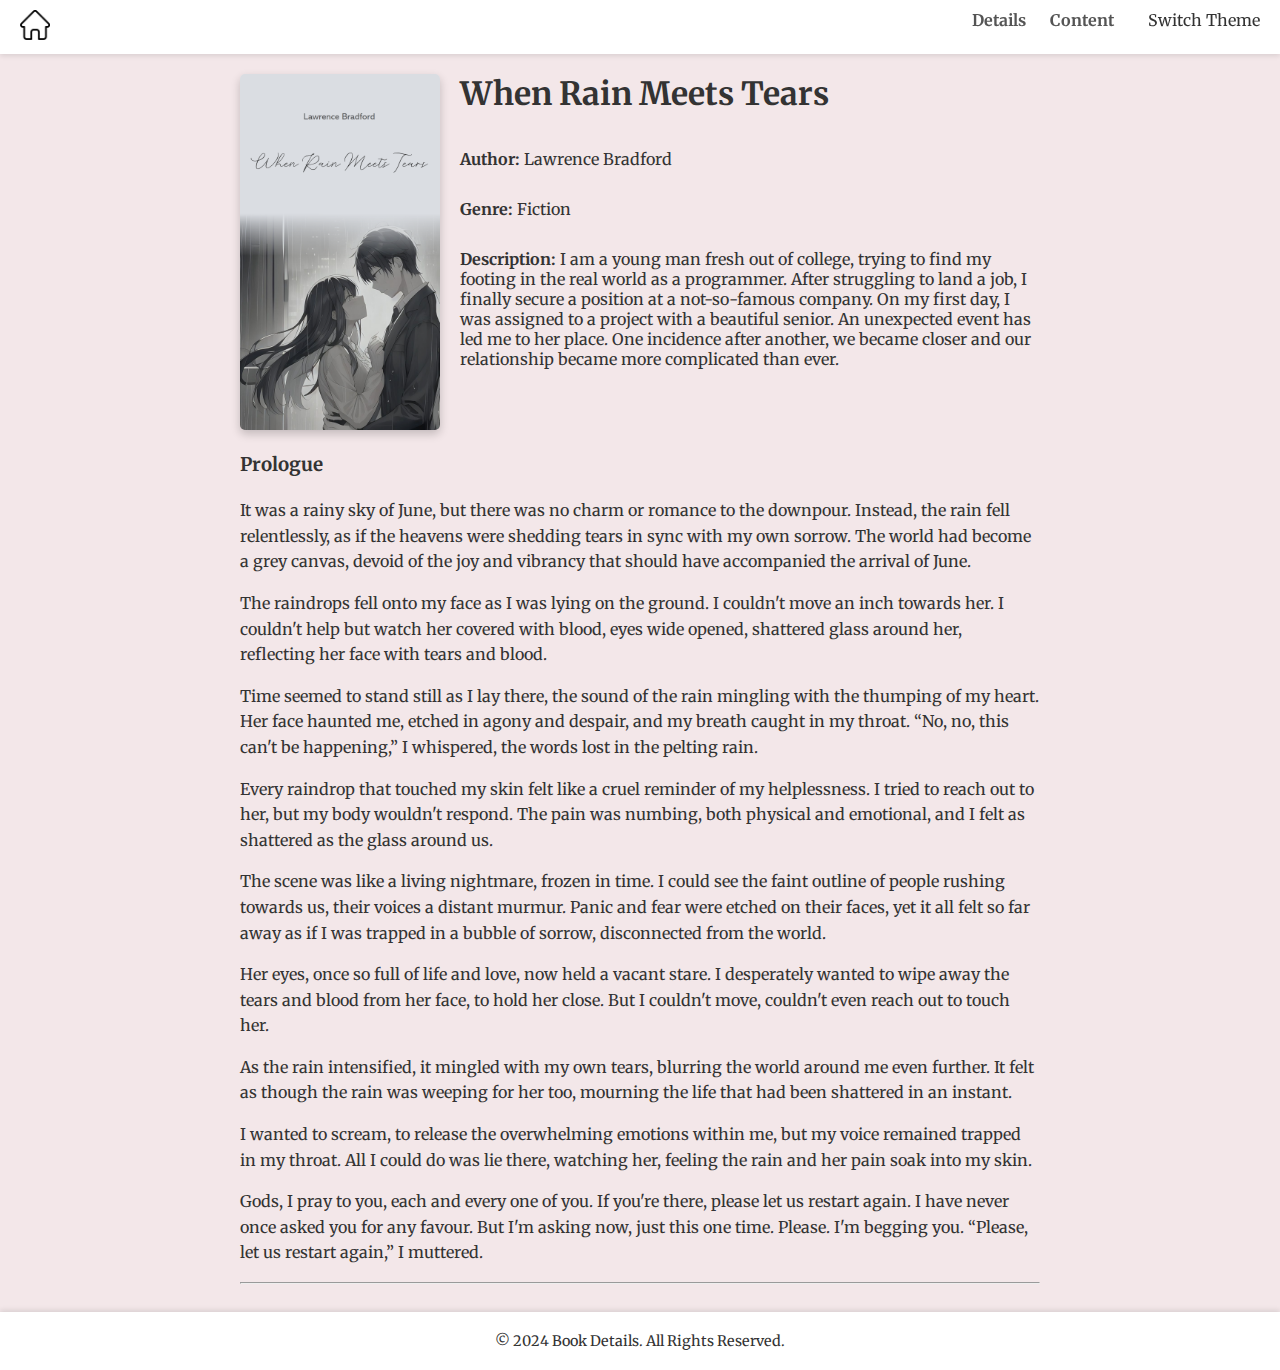
==== book1.html @ 88c65ecb "first commit" ====
<!DOCTYPE html>
<html lang="en">
<head>
    <meta charset="UTF-8">
    <meta name="viewport" content="width=device-width, initial-scale=1.0">
    <title>Book Details</title>
    <link href="https://fonts.googleapis.com/css2?family=Merriweather:wght@300;400;700&display=swap" rel="stylesheet">
    <style>
        :root {
            --bg-color: #f3e7e9;
            --text-color: #333;
            --header-bg: #ffffff;
            --link-color: #555;
            --link-hover: #0077cc;
        }

        [data-theme="dark"] {
            --bg-color: #121212;
            --text-color: #ffffff;
            --header-bg: #1e1e1e;
            --link-color: #bbbbbb;
            --link-hover: #4a90e2;
        }

        body {
            margin: 0;
            font-family: 'Merriweather', serif;
            background-color: var(--bg-color);
            color: var(--text-color);
            transition: background-color 0.3s, color 0.3s;
        }

        header {
            position: sticky;
            top: 0;
            background-color: var(--header-bg);
            padding: 10px 20px;
            box-shadow: 0 2px 5px rgba(0, 0, 0, 0.1);
        }

        header img {
            margin: 0;
            width: 30px;
            height: 30px;
            display: inline;
        }

        nav {
            float: right;
        }

        nav a {
            text-decoration: none;
            margin: 0 10px;
            color: var(--link-color);
            font-weight: 700;
            transition: color 0.3s;
        }

        nav a:hover {
            color: var(--link-hover);
        }

        .theme-switch {
            cursor: pointer;
            margin-left: 20px;
        }

        .book-details {
            padding: 20px;
            max-width: 800px;
            margin: 0 auto;
        }

        .book-header {
            display: flex;
            gap: 20px;
            margin-bottom: 20px;
        }

        .book-header img {
            max-width: 200px;
            height: auto;
            border-radius: 5px;
            box-shadow: 0 4px 10px rgba(0, 0, 0, 0.2);
        }

        .book-header .info {
            flex: 1;
        }

        .book-header .info h2 {
            margin: 0 0 10px;
            font-size: 2rem;
        }

        .book-header .info p {
            margin: 5px 0;
        }

        .book-content {
            margin-top: 20px;
            line-height: 1.6;
        }

        footer {
            text-align: center;
            padding: 20px;
            background-color: var(--header-bg);
            box-shadow: 0 -2px 5px rgba(0, 0, 0, 0.1);
        }

        footer p {
            margin: 0;
            font-size: 0.9rem;
        }
    </style>
</head>
<body>
    <header>
        <a href="./index.html"><img src="./home.png"></a>
        <nav>
            <a href="#details">Details</a>
            <a href="#content">Content</a>
            <span class="theme-switch" onclick="toggleTheme()">Switch Theme</span>
        </nav>
    </header>

    <section class="book-details">
        <div class="book-header">
            <img src="./When Rain Meets Tears.png" alt="Book Cover">
            <div class="info">
                <h2>When Rain Meets Tears</h2>
                <br>
                <p><strong>Author:</strong> Lawrence Bradford </p>
                <br>
                <p><strong>Genre:</strong> Fiction</p>
                <br>
                <p><strong>Description:</strong> I am a young man fresh out of college, trying to find my footing in the real world as a programmer. After struggling to land a job, I finally secure a position at a not-so-famous company. On my first day, I was assigned to a project with a beautiful senior. An unexpected event has led me to her place. One incidence after another, we became closer and our relationship became more complicated than ever.</p>
            </div>
        </div>

        <div id="content" class="book-content">
            <h3>Prologue</h3>
            <p>
                It was a rainy sky of June, but there was no charm or romance to the
                downpour. Instead, the rain fell relentlessly, as if the heavens were shedding
                tears in sync with my own sorrow. The world had become a grey canvas, devoid
                of the joy and vibrancy that should have accompanied the arrival of June.
            </p>
            <p>
                The raindrops fell onto my face as I was lying on the ground. I couldn't move
                an inch towards her. I couldn't help but watch her covered with blood, eyes wide
                opened, shattered glass around her, reflecting her face with tears and blood.
            </p>
            <p>
                Time seemed to stand still as I lay there, the sound of the rain mingling with
                the thumping of my heart. Her face haunted me, etched in agony and despair,
                and my breath caught in my throat. “No, no, this can't be happening,” I
                whispered, the words lost in the pelting rain.
            </p>
            <p>
                Every raindrop that touched my skin felt like a cruel reminder of my
                helplessness. I tried to reach out to her, but my body wouldn't respond. The pain
                was numbing, both physical and emotional, and I felt as shattered as the glass
                around us.
            </p>
            <p>
                The scene was like a living nightmare, frozen in time. I could see the faint
                outline of people rushing towards us, their voices a distant murmur. Panic and
                fear were etched on their faces, yet it all felt so far away as if I was trapped in a
                bubble of sorrow, disconnected from the world.
            </p>
            <p>
                Her eyes, once so full of life and love, now held a vacant stare. I desperately
                wanted to wipe away the tears and blood from her face, to hold her close. But I
                couldn't move, couldn't even reach out to touch her.
            </p>
            <p>
                As the rain intensified, it mingled with my own tears, blurring the world
                around me even further. It felt as though the rain was weeping for her too,
                mourning the life that had been shattered in an instant.
            </p>
            <p>
                I wanted to scream, to release the overwhelming emotions within me, but my
                voice remained trapped in my throat. All I could do was lie there, watching her,
                feeling the rain and her pain soak into my skin.
            </p>
            <p>
                Gods, I pray to you, each and every one of you. If you're there, please let us
                restart again. I have never once asked you for any favour. But I'm asking now,
                just this one time. Please. I'm begging you. “Please, let us restart again,” I
                muttered.
            </p>
            <hr>
        </div>
    </section>

    <footer>
        <p>&copy; 2024 Book Details. All Rights Reserved.</p>
    </footer>

    <script>
        function toggleTheme() {
            const currentTheme = document.body.getAttribute('data-theme');
            if (currentTheme === 'dark') {
                document.body.setAttribute('data-theme', 'light');
            } else {
                document.body.setAttribute('data-theme', 'dark');
            }
        }

        // Set initial theme
        document.body.setAttribute('data-theme', 'light');
    </script>
</body>
</html>
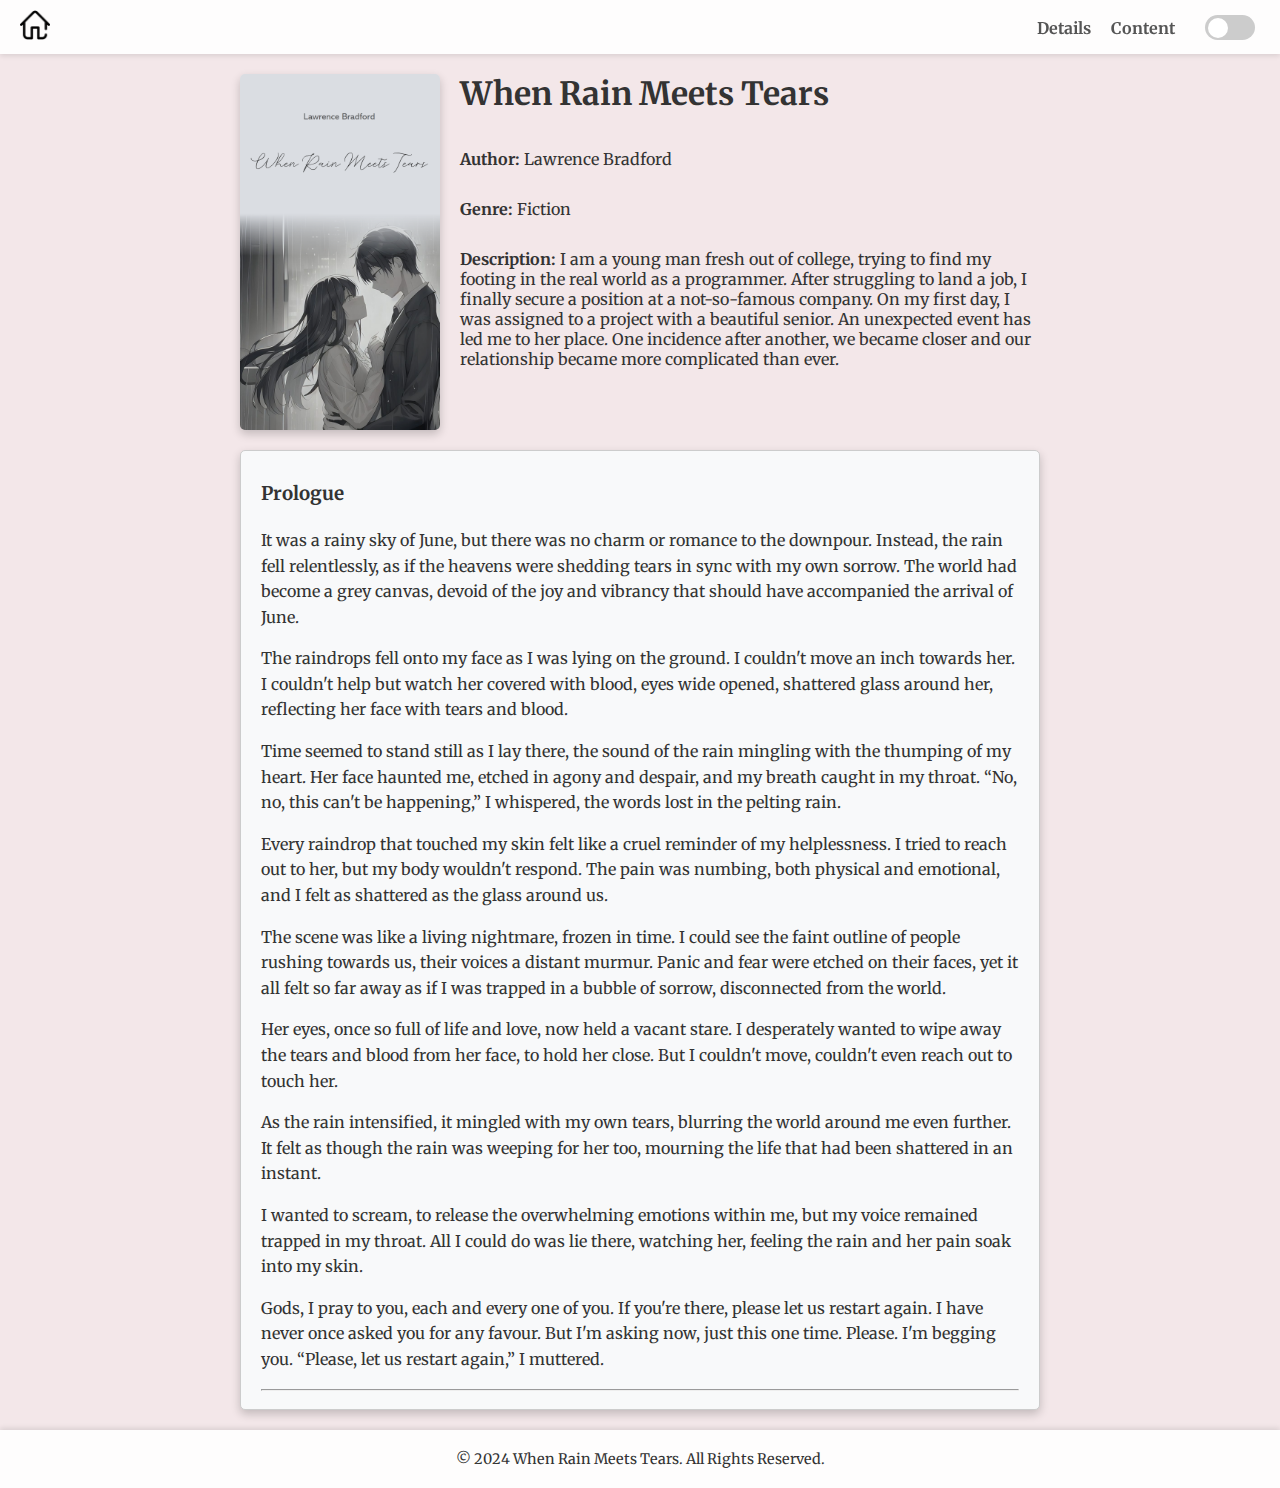
==== commit e10649ce: "structured" ====
--- a/book1.html
+++ b/book1.html
@@ -5,130 +5,23 @@
     <meta name="viewport" content="width=device-width, initial-scale=1.0">
     <title>Book Details</title>
     <link href="https://fonts.googleapis.com/css2?family=Merriweather:wght@300;400;700&display=swap" rel="stylesheet">
-    <style>
-        :root {
-            --bg-color: #f3e7e9;
-            --text-color: #333;
-            --header-bg: #ffffff;
-            --link-color: #555;
-            --link-hover: #0077cc;
-        }
-
-        [data-theme="dark"] {
-            --bg-color: #121212;
-            --text-color: #ffffff;
-            --header-bg: #1e1e1e;
-            --link-color: #bbbbbb;
-            --link-hover: #4a90e2;
-        }
-
-        body {
-            margin: 0;
-            font-family: 'Merriweather', serif;
-            background-color: var(--bg-color);
-            color: var(--text-color);
-            transition: background-color 0.3s, color 0.3s;
-        }
-
-        header {
-            position: sticky;
-            top: 0;
-            background-color: var(--header-bg);
-            padding: 10px 20px;
-            box-shadow: 0 2px 5px rgba(0, 0, 0, 0.1);
-        }
-
-        header img {
-            margin: 0;
-            width: 30px;
-            height: 30px;
-            display: inline;
-        }
-
-        nav {
-            float: right;
-        }
-
-        nav a {
-            text-decoration: none;
-            margin: 0 10px;
-            color: var(--link-color);
-            font-weight: 700;
-            transition: color 0.3s;
-        }
-
-        nav a:hover {
-            color: var(--link-hover);
-        }
-
-        .theme-switch {
-            cursor: pointer;
-            margin-left: 20px;
-        }
-
-        .book-details {
-            padding: 20px;
-            max-width: 800px;
-            margin: 0 auto;
-        }
-
-        .book-header {
-            display: flex;
-            gap: 20px;
-            margin-bottom: 20px;
-        }
-
-        .book-header img {
-            max-width: 200px;
-            height: auto;
-            border-radius: 5px;
-            box-shadow: 0 4px 10px rgba(0, 0, 0, 0.2);
-        }
-
-        .book-header .info {
-            flex: 1;
-        }
-
-        .book-header .info h2 {
-            margin: 0 0 10px;
-            font-size: 2rem;
-        }
-
-        .book-header .info p {
-            margin: 5px 0;
-        }
-
-        .book-content {
-            margin-top: 20px;
-            line-height: 1.6;
-        }
-
-        footer {
-            text-align: center;
-            padding: 20px;
-            background-color: var(--header-bg);
-            box-shadow: 0 -2px 5px rgba(0, 0, 0, 0.1);
-        }
-
-        footer p {
-            margin: 0;
-            font-size: 0.9rem;
-        }
-    </style>
+    <link rel="stylesheet" href="./css/book-style.css">
 </head>
 <body>
     <header>
-        <a href="./index.html"><img src="./home.png"></a>
+        <a href="./index.html" class="home-button"></a>
         <nav>
             <a href="#details">Details</a>
             <a href="#content">Content</a>
-            <span class="theme-switch" onclick="toggleTheme()">Switch Theme</span>
+            <span class="toggle-container">
+                <div class="toggle" id="toggleButton"></div>
+            </span>
         </nav>
     </header>
 
     <section class="book-details">
-        <div class="book-header">
-            <img src="./When Rain Meets Tears.png" alt="Book Cover">
+        <div id="details" class="book-header">
+            <img src="./images/When Rain Meets Tears.png" alt="Book Cover">
             <div class="info">
                 <h2>When Rain Meets Tears</h2>
                 <br>
@@ -197,21 +90,9 @@
     </section>
 
     <footer>
-        <p>&copy; 2024 Book Details. All Rights Reserved.</p>
+        <p>&copy; 2024 When Rain Meets Tears. All Rights Reserved.</p>
     </footer>
 
-    <script>
-        function toggleTheme() {
-            const currentTheme = document.body.getAttribute('data-theme');
-            if (currentTheme === 'dark') {
-                document.body.setAttribute('data-theme', 'light');
-            } else {
-                document.body.setAttribute('data-theme', 'dark');
-            }
-        }
-
-        // Set initial theme
-        document.body.setAttribute('data-theme', 'light');
-    </script>
+    <script src="./scripts/script.js"></script>
 </body>
-</html>+</html>
--- a/css/book-style.css
+++ b/css/book-style.css
@@ -0,0 +1,168 @@
+:root {
+    --bg-color: #f3e7e9;
+    --text-color: #333;
+    --header-bg: rgba(255, 255, 255, 0.9);
+    --content-bg: #f8f9fa;
+    --link-color: #555;
+    --link-hover: #0077cc;
+    --home-light: url('../images/home-light.png');
+    --home-dark: url('../images/home-dark.png');
+}
+
+[data-theme="dark"] {
+    --bg-color: #121212;
+    --text-color: #ffffff;
+    --header-bg: rgba(18, 18, 18, 0.9);
+    --content-bg: #1e1e1e;
+    --link-color: #bbbbbb;
+    --link-hover: #4a90e2;
+}
+
+html {
+    scroll-behavior: smooth;
+}
+
+body {
+    margin: 0;
+    font-family: 'Merriweather', serif;
+    background-color: var(--bg-color);
+    color: var(--text-color);
+    transition: background-color 0.3s, color 0.3s;
+}
+
+header {
+    position: sticky;
+    top: 0;
+    background-color: var(--header-bg);
+    padding: 10px 20px;
+    box-shadow: 0 2px 5px rgba(0, 0, 0, 0.1);
+}
+
+header img {
+    margin: 0;
+    width: 30px;
+    height: 30px;
+    display: inline;
+}
+
+nav {
+    float: right;
+    display: flex;
+    align-items: center;
+    padding: 5px;
+}
+
+nav a {
+    text-decoration: none;
+    margin: 0 10px;
+    color: var(--link-color);
+    font-weight: 700;
+    transition: color 0.3s;
+}
+
+nav a:hover {
+    color: var(--link-hover);
+}
+
+.home-button {
+    display: inline-block;
+    width: 30px;
+    height: 30px;
+    background-size: cover;
+    background-image: var(--home-light);
+    transition: background-image 0.3s;
+}
+
+[data-theme="dark"] .home-button {
+    background-image: var(--home-dark);
+}
+
+.toggle-container {
+    display: inline-block;
+    margin-left: 20px;
+}
+
+.toggle {
+    width: 50px;
+    height: 25px;
+    background-color: #ccc;
+    border-radius: 25px;
+    position: relative;
+    cursor: pointer;
+    transition: background-color 0.3s;
+}
+
+.toggle::before {
+    content: '';
+    position: absolute;
+    width: 20px;
+    height: 20px;
+    padding: 0%;
+    background-color: white;
+    border-radius: 50%;
+    top: 2.5px;
+    left: 2.5px;
+    transition: transform 0.3s;
+}
+
+.toggle.dark {
+    background-color: #4a4a4a;
+}
+
+.toggle.dark::before {
+    transform: translateX(25px);
+}
+
+.book-details {
+    padding: 20px;
+    max-width: 800px;
+    margin: 0 auto;
+}
+
+.book-header {
+    display: flex;
+    gap: 20px;
+    margin-bottom: 20px;
+}
+
+.book-header img {
+    max-width: 200px;
+    height: auto;
+    border-radius: 5px;
+    box-shadow: 0 4px 10px rgba(0, 0, 0, 0.2);
+}
+
+.book-header .info {
+    flex: 1;
+}
+
+.book-header .info h2 {
+    margin: 0 0 10px;
+    font-size: 2rem;
+}
+
+.book-header .info p {
+    margin: 5px 0;
+}
+
+.book-content {
+    border: 1px solid #ccc;
+    border-radius: 5px;
+    box-shadow: 0 4px 10px rgba(0, 0, 0, 0.2);
+    padding: 10px 20px;
+    background-color: var(--content-bg);
+    margin-top: 20px;
+    line-height: 1.6;
+}
+
+footer {
+    text-align: center;
+    padding: 20px;
+    background-color: var(--header-bg);
+    box-shadow: 0 -2px 5px rgba(0, 0, 0, 0.1);
+}
+
+footer p {
+    margin: 0;
+    font-size: 0.9rem;
+}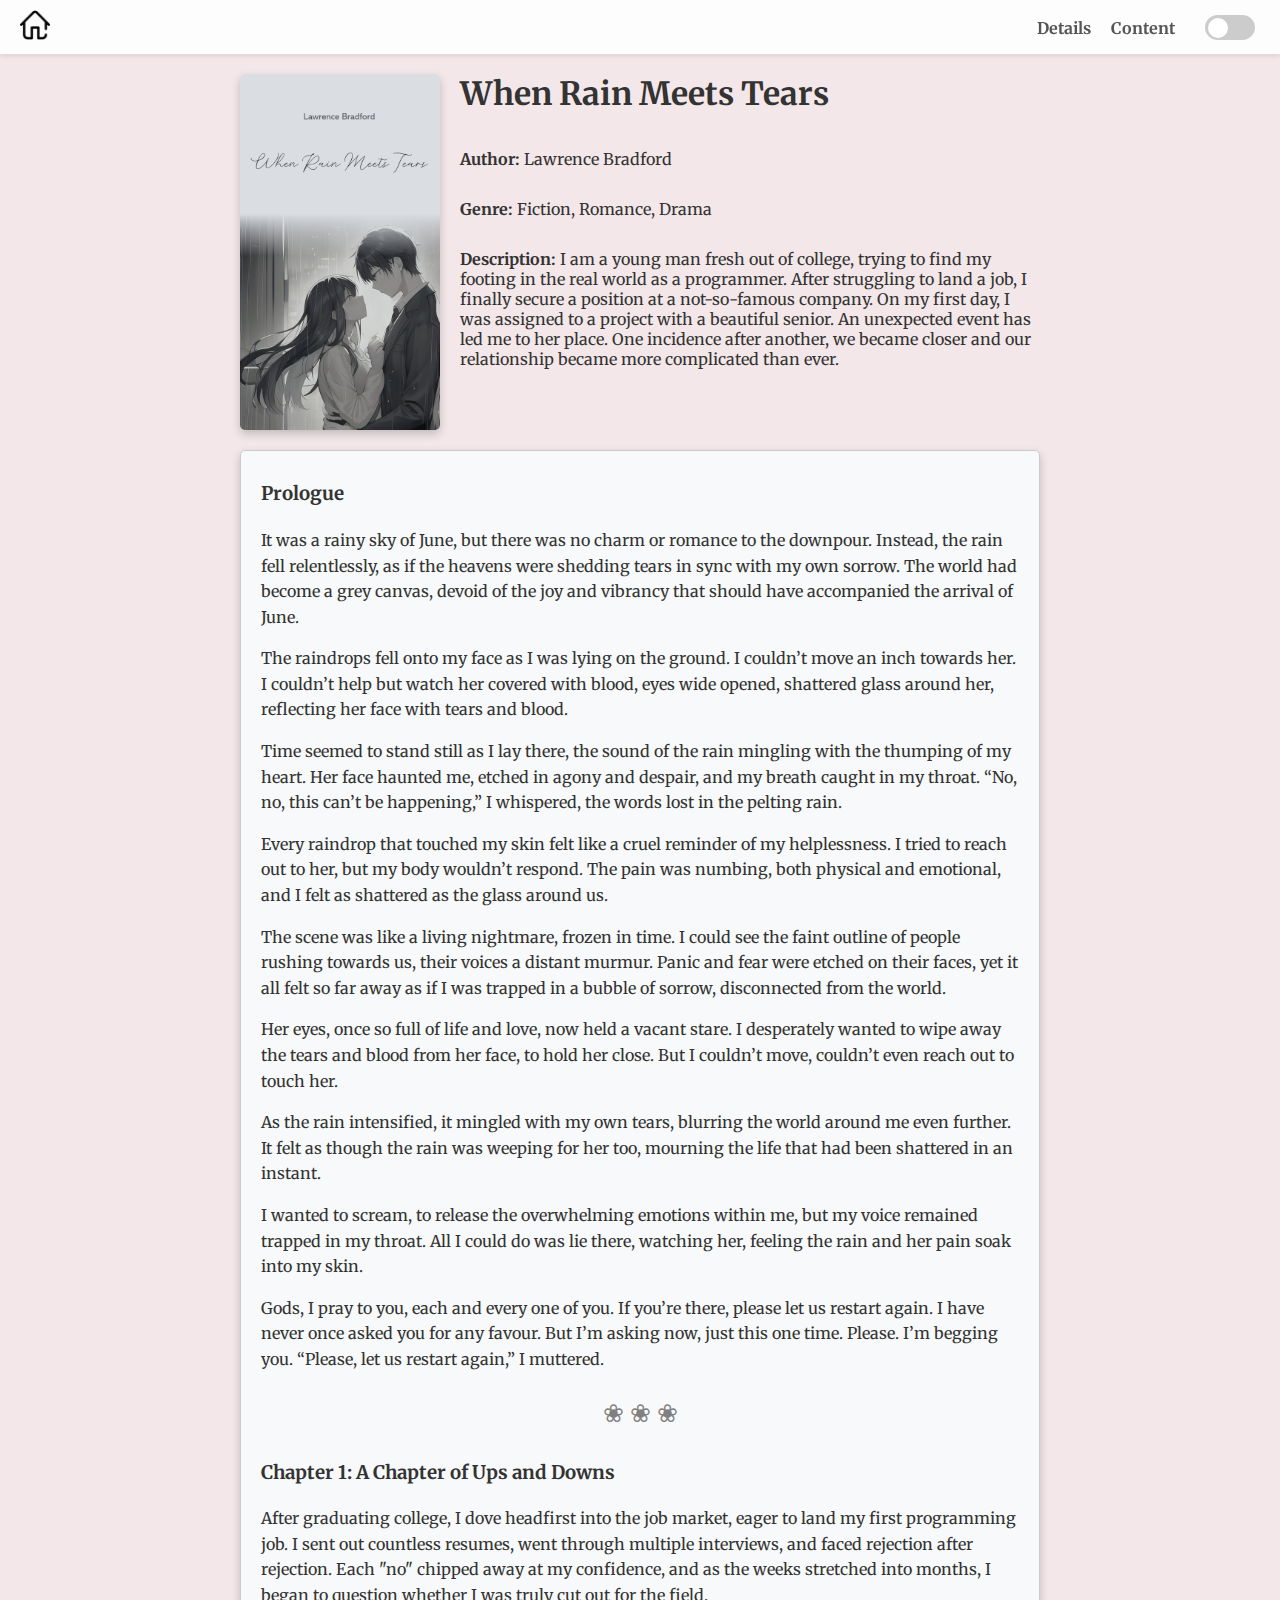
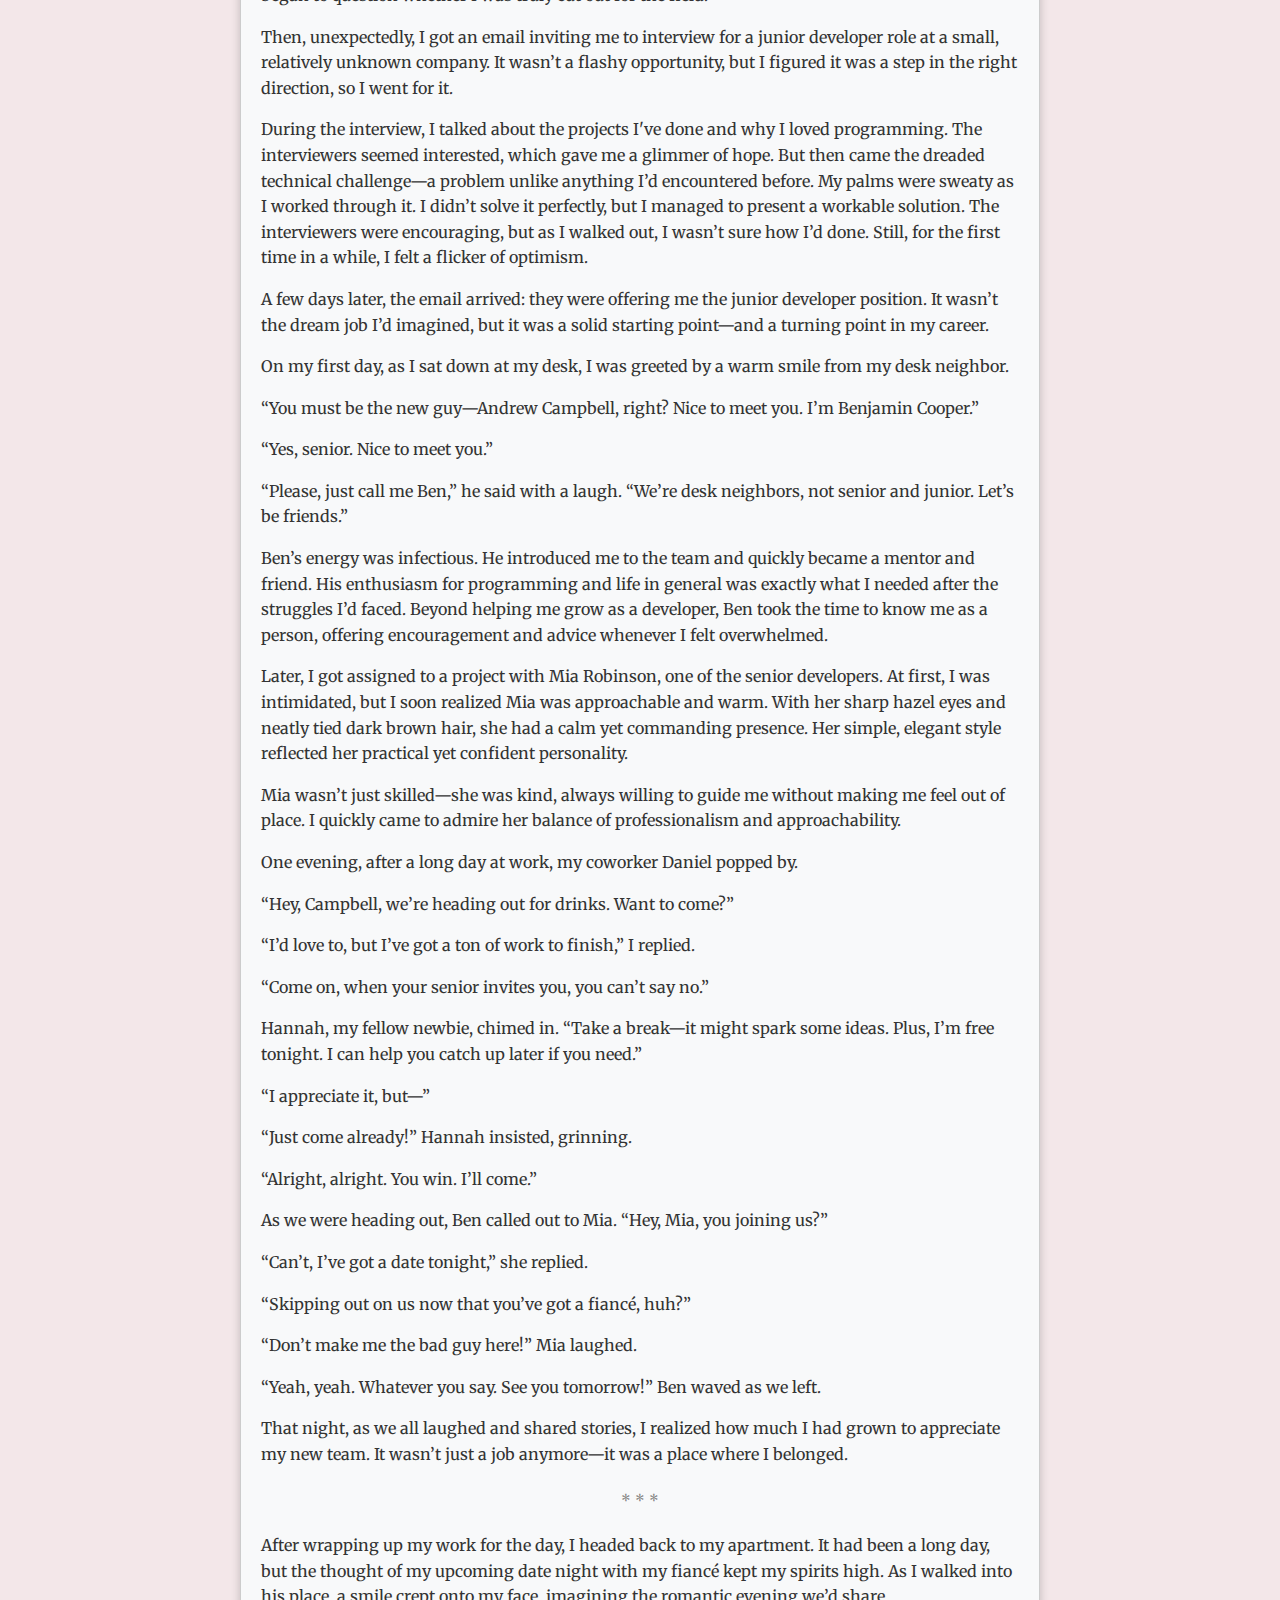
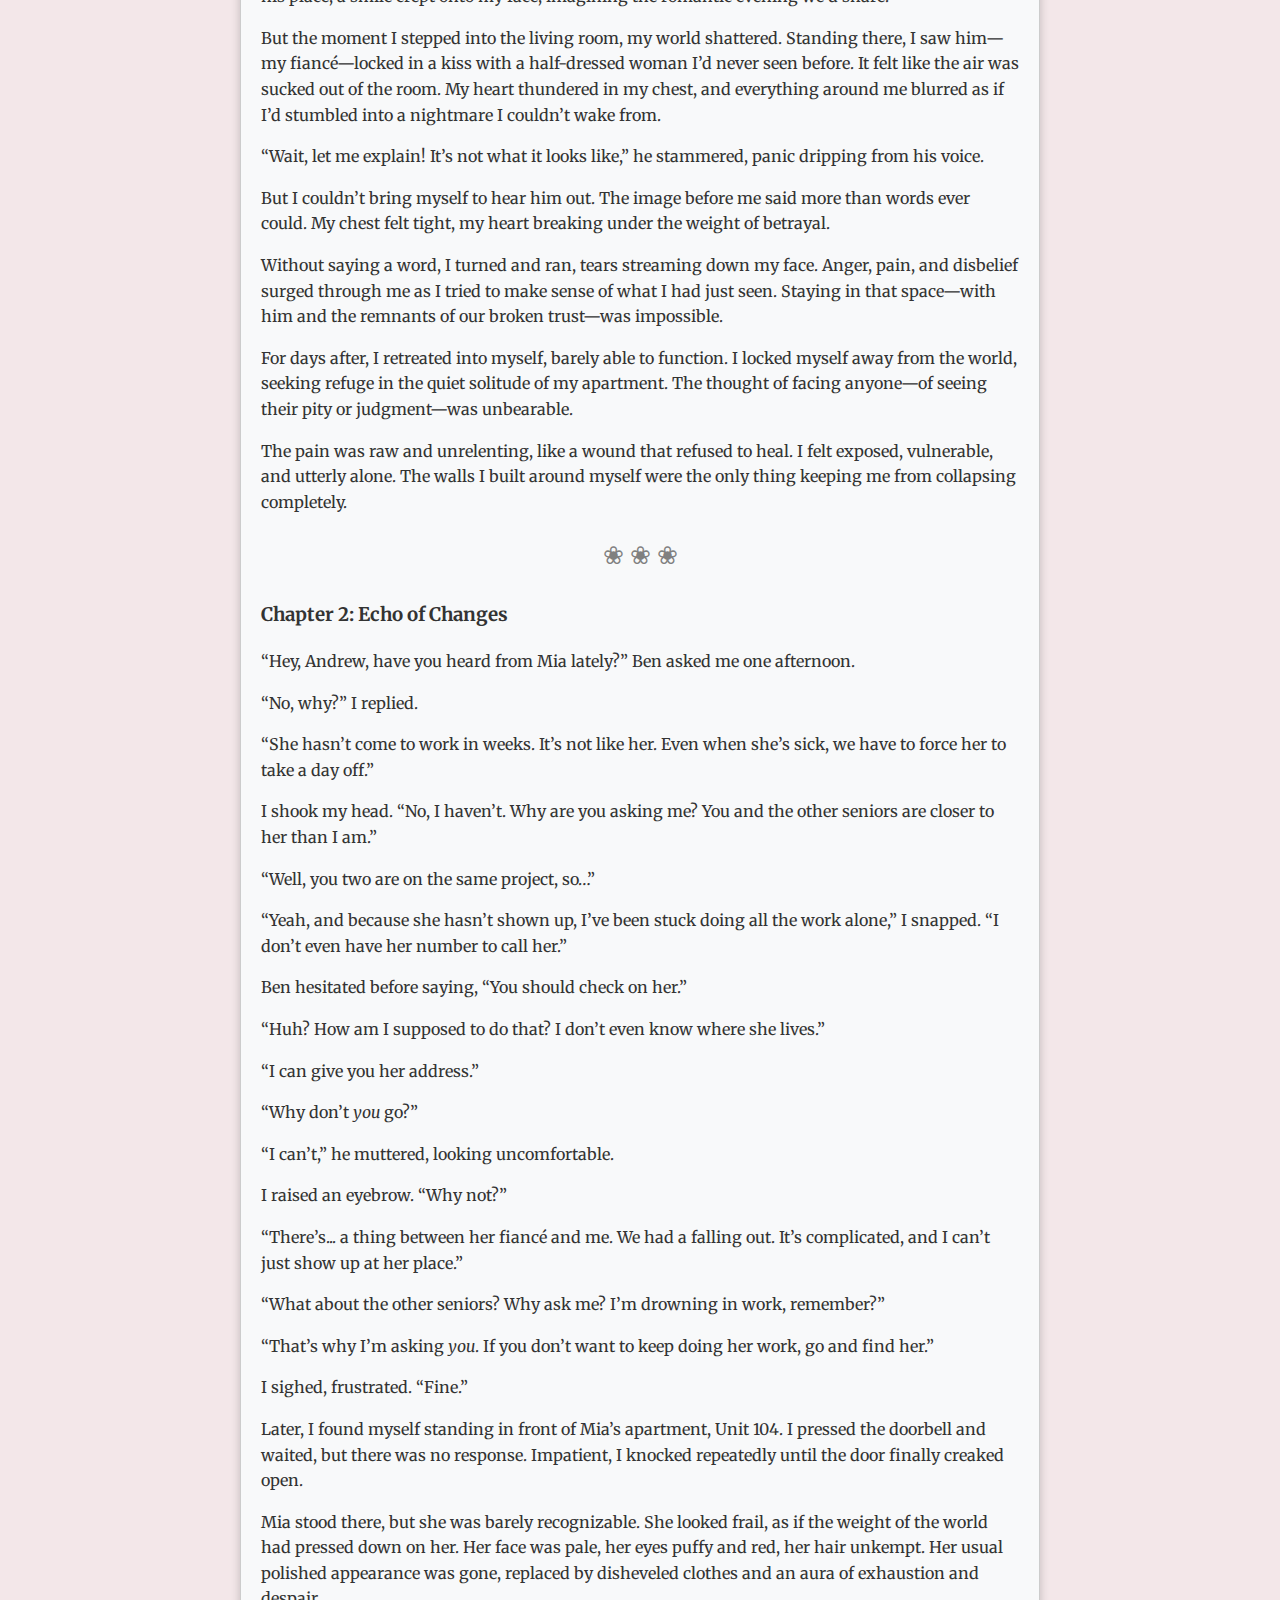
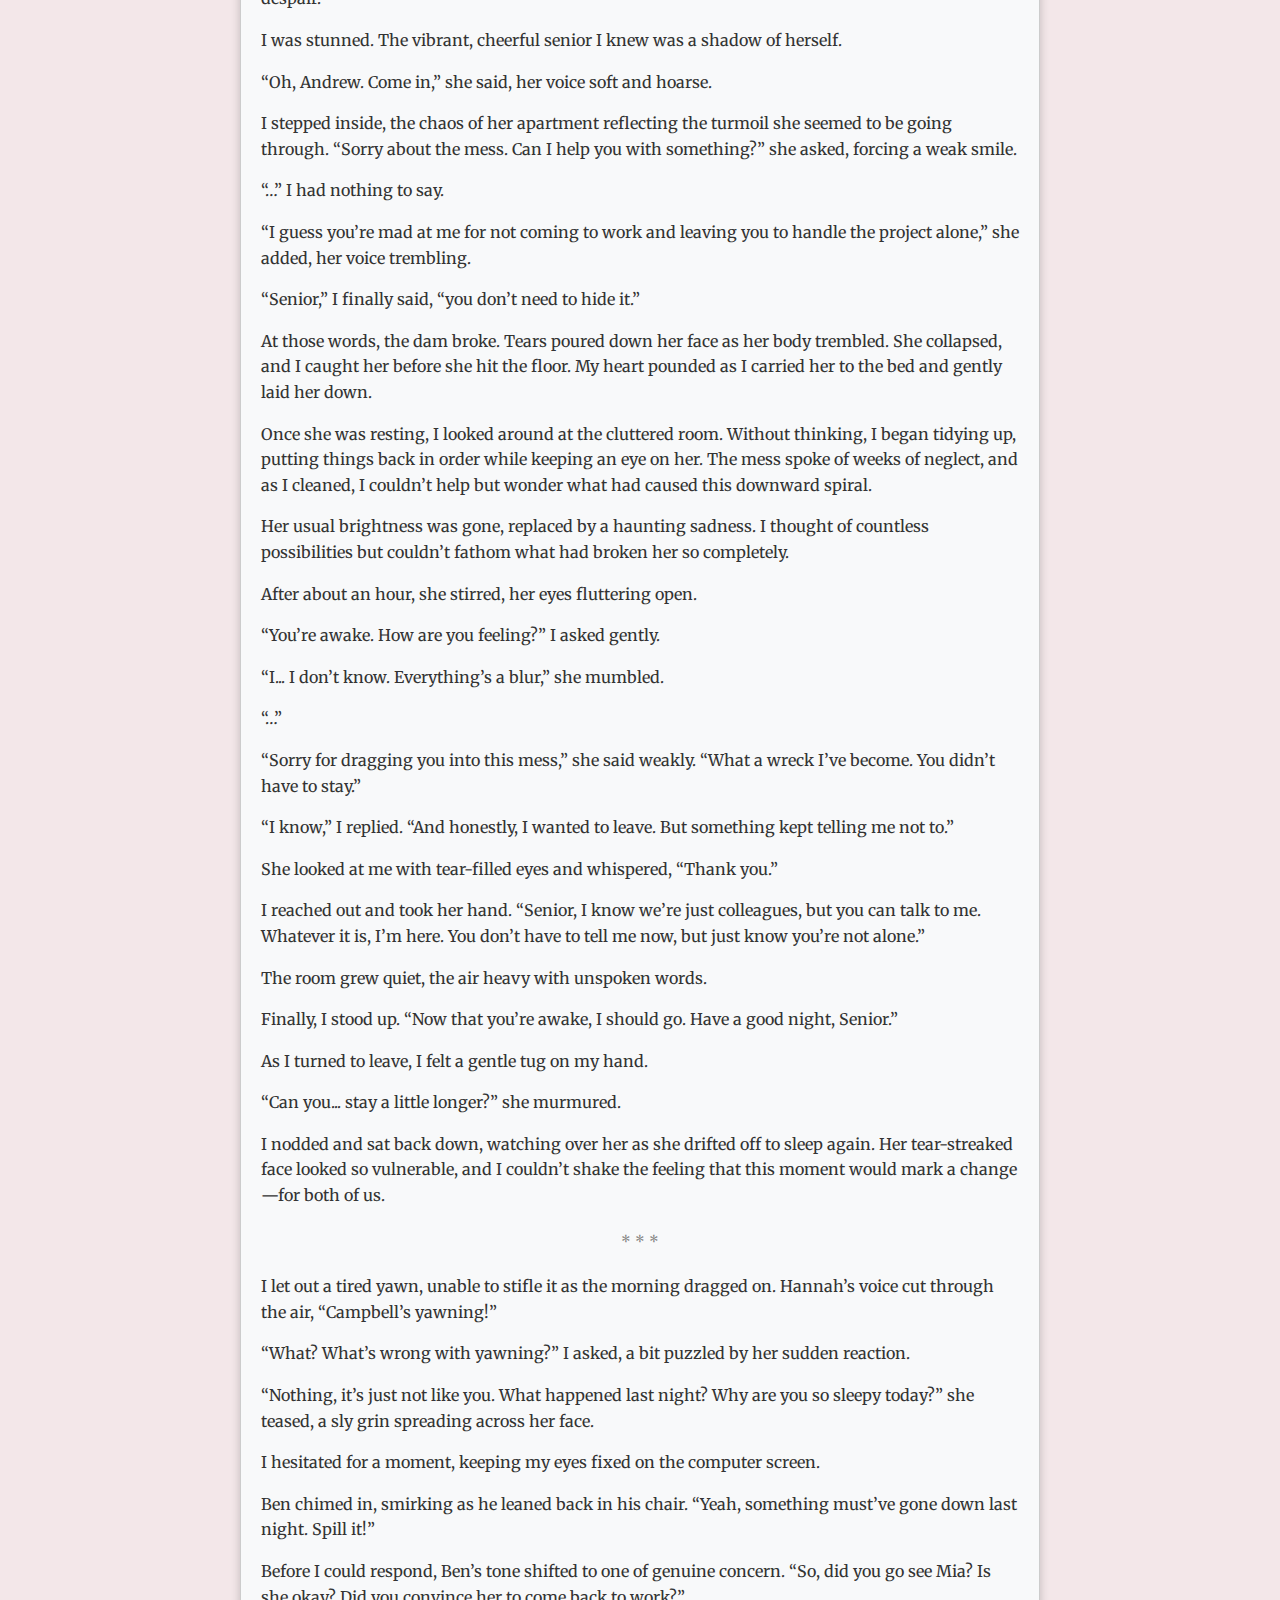
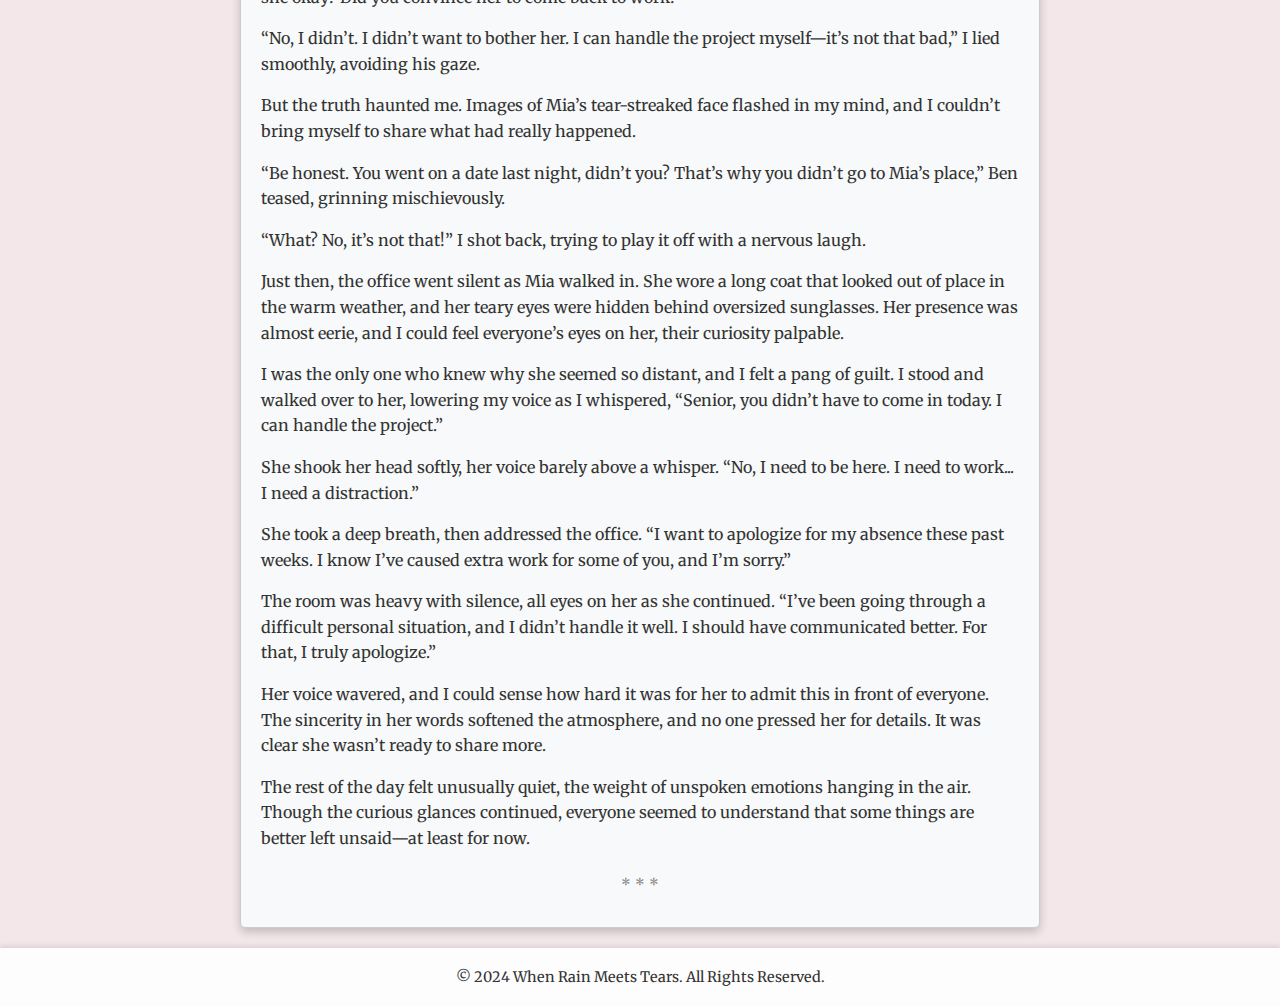
==== commit d871d8c6: "add book" ====
--- a/book1.html
+++ b/book1.html
@@ -27,7 +27,7 @@
                 <br>
                 <p><strong>Author:</strong> Lawrence Bradford </p>
                 <br>
-                <p><strong>Genre:</strong> Fiction</p>
+                <p><strong>Genre:</strong> Fiction, Romance, Drama</p>
                 <br>
                 <p><strong>Description:</strong> I am a young man fresh out of college, trying to find my footing in the real world as a programmer. After struggling to land a job, I finally secure a position at a not-so-famous company. On my first day, I was assigned to a project with a beautiful senior. An unexpected event has led me to her place. One incidence after another, we became closer and our relationship became more complicated than ever.</p>
             </div>
@@ -42,19 +42,19 @@
                 of the joy and vibrancy that should have accompanied the arrival of June.
             </p>
             <p>
-                The raindrops fell onto my face as I was lying on the ground. I couldn't move
-                an inch towards her. I couldn't help but watch her covered with blood, eyes wide
+                The raindrops fell onto my face as I was lying on the ground. I couldn’t move
+                an inch towards her. I couldn’t help but watch her covered with blood, eyes wide
                 opened, shattered glass around her, reflecting her face with tears and blood.
             </p>
             <p>
                 Time seemed to stand still as I lay there, the sound of the rain mingling with
                 the thumping of my heart. Her face haunted me, etched in agony and despair,
-                and my breath caught in my throat. “No, no, this can't be happening,” I
+                and my breath caught in my throat. “No, no, this can’t be happening,” I
                 whispered, the words lost in the pelting rain.
             </p>
             <p>
                 Every raindrop that touched my skin felt like a cruel reminder of my
-                helplessness. I tried to reach out to her, but my body wouldn't respond. The pain
+                helplessness. I tried to reach out to her, but my body wouldn’t respond. The pain
                 was numbing, both physical and emotional, and I felt as shattered as the glass
                 around us.
             </p>
@@ -67,7 +67,7 @@
             <p>
                 Her eyes, once so full of life and love, now held a vacant stare. I desperately
                 wanted to wipe away the tears and blood from her face, to hold her close. But I
-                couldn't move, couldn't even reach out to touch her.
+                couldn’t move, couldn’t even reach out to touch her.
             </p>
             <p>
                 As the rain intensified, it mingled with my own tears, blurring the world
@@ -80,12 +80,107 @@
                 feeling the rain and her pain soak into my skin.
             </p>
             <p>
-                Gods, I pray to you, each and every one of you. If you're there, please let us
-                restart again. I have never once asked you for any favour. But I'm asking now,
-                just this one time. Please. I'm begging you. “Please, let us restart again,” I
+                Gods, I pray to you, each and every one of you. If you’re there, please let us
+                restart again. I have never once asked you for any favour. But I’m asking now,
+                just this one time. Please. I’m begging you. “Please, let us restart again,” I
                 muttered.
             </p>
-            <hr>
+            <hr class="chapter-end">
+            <h3>Chapter 1: A Chapter of Ups and Downs</h3>
+            <p>After graduating college, I dove headfirst into the job market, eager to land my first programming job. I sent out countless resumes, went through multiple interviews, and faced rejection after rejection. Each "no" chipped away at my confidence, and as the weeks stretched into months, I began to question whether I was truly cut out for the field.</p>
+            <p>Then, unexpectedly, I got an email inviting me to interview for a junior developer role at a small, relatively unknown company. It wasn’t a flashy opportunity, but I figured it was a step in the right direction, so I went for it.</p>
+            <p>During the interview, I talked about the projects I've done and why I loved programming. The interviewers seemed interested, which gave me a glimmer of hope. But then came the dreaded technical challenge—a problem unlike anything I’d encountered before. My palms were sweaty as I worked through it. I didn’t solve it perfectly, but I managed to present a workable solution. The interviewers were encouraging, but as I walked out, I wasn’t sure how I’d done. Still, for the first time in a while, I felt a flicker of optimism.</p>
+            <p>A few days later, the email arrived: they were offering me the junior developer position. It wasn’t the dream job I’d imagined, but it was a solid starting point—and a turning point in my career.</p>
+            <p>On my first day, as I sat down at my desk, I was greeted by a warm smile from my desk neighbor.</p>
+            <p>“You must be the new guy—Andrew Campbell, right? Nice to meet you. I’m Benjamin Cooper.”</p>
+            <p>“Yes, senior. Nice to meet you.”</p>
+            <p>“Please, just call me Ben,” he said with a laugh. “We’re desk neighbors, not senior and junior. Let’s be friends.”</p>
+            <p>Ben’s energy was infectious. He introduced me to the team and quickly became a mentor and friend. His enthusiasm for programming and life in general was exactly what I needed after the struggles I’d faced. Beyond helping me grow as a developer, Ben took the time to know me as a person, offering encouragement and advice whenever I felt overwhelmed.</p>
+            <p>Later, I got assigned to a project with Mia Robinson, one of the senior developers. At first, I was intimidated, but I soon realized Mia was approachable and warm. With her sharp hazel eyes and neatly tied dark brown hair, she had a calm yet commanding presence. Her simple, elegant style reflected her practical yet confident personality.</p>
+            <p>Mia wasn’t just skilled—she was kind, always willing to guide me without making me feel out of place. I quickly came to admire her balance of professionalism and approachability.</p>
+            <p>One evening, after a long day at work, my coworker Daniel popped by.</p>
+            <p>“Hey, Campbell, we’re heading out for drinks. Want to come?”</p>
+            <p>“I’d love to, but I’ve got a ton of work to finish,” I replied.</p>
+            <p>“Come on, when your senior invites you, you can’t say no.”</p>
+            <p>Hannah, my fellow newbie, chimed in. “Take a break—it might spark some ideas. Plus, I’m free tonight. I can help you catch up later if you need.”</p>
+            <p>“I appreciate it, but—”</p>
+            <p>“Just come already!” Hannah insisted, grinning.</p>
+            <p>“Alright, alright. You win. I’ll come.”</p>
+            <p>As we were heading out, Ben called out to Mia. “Hey, Mia, you joining us?”</p>
+            <p>“Can’t, I’ve got a date tonight,” she replied.</p>
+            <p>“Skipping out on us now that you’ve got a fiancé, huh?”</p>
+            <p>“Don’t make me the bad guy here!” Mia laughed.</p>
+            <p>“Yeah, yeah. Whatever you say. See you tomorrow!” Ben waved as we left.</p>
+            <p>That night, as we all laughed and shared stories, I realized how much I had grown to appreciate my new team. It wasn’t just a job anymore—it was a place where I belonged.</p>
+            <hr class="pov-changed">
+            <p>After wrapping up my work for the day, I headed back to my apartment. It had been a long day, but the thought of my upcoming date night with my fiancé kept my spirits high. As I walked into his place, a smile crept onto my face, imagining the romantic evening we’d share.</p>
+            <p>But the moment I stepped into the living room, my world shattered. Standing there, I saw him—my fiancé—locked in a kiss with a half-dressed woman I’d never seen before. It felt like the air was sucked out of the room. My heart thundered in my chest, and everything around me blurred as if I’d stumbled into a nightmare I couldn’t wake from.</p>
+            <p>“Wait, let me explain! It’s not what it looks like,” he stammered, panic dripping from his voice.</p>
+            <p>But I couldn’t bring myself to hear him out. The image before me said more than words ever could. My chest felt tight, my heart breaking under the weight of betrayal.</p>
+            <p>Without saying a word, I turned and ran, tears streaming down my face. Anger, pain, and disbelief surged through me as I tried to make sense of what I had just seen. Staying in that space—with him and the remnants of our broken trust—was impossible.</p>
+            <p>For days after, I retreated into myself, barely able to function. I locked myself away from the world, seeking refuge in the quiet solitude of my apartment. The thought of facing anyone—of seeing their pity or judgment—was unbearable.</p>
+            <p>The pain was raw and unrelenting, like a wound that refused to heal. I felt exposed, vulnerable, and utterly alone. The walls I built around myself were the only thing keeping me from collapsing completely.</p>
+            <hr class="chapter-end">
+            <h3>Chapter 2: Echo of Changes</h3>
+            <p>“Hey, Andrew, have you heard from Mia lately?” Ben asked me one afternoon.</p>
+            <p>“No, why?” I replied.</p>
+            <p>“She hasn’t come to work in weeks. It’s not like her. Even when she’s sick, we have to force her to take a day off.”</p>
+            <p>I shook my head. “No, I haven’t. Why are you asking me? You and the other seniors are closer to her than I am.”</p>
+            <p>“Well, you two are on the same project, so…”</p>
+            <p>“Yeah, and because she hasn’t shown up, I’ve been stuck doing all the work alone,” I snapped. “I don’t even have her number to call her.”</p>
+            <p>Ben hesitated before saying, “You should check on her.”</p>
+            <p>“Huh? How am I supposed to do that? I don’t even know where she lives.”</p>
+            <p>“I can give you her address.”</p>
+            <p>“Why don’t <i>you</i> go?”</p>
+            <p>“I can’t,” he muttered, looking uncomfortable.</p>
+            <p>I raised an eyebrow. “Why not?”</p>
+            <p>“There’s... a thing between her fiancé and me. We had a falling out. It’s complicated, and I can’t just show up at her place.”</p>
+            <p>“What about the other seniors? Why ask me? I’m drowning in work, remember?”</p>
+            <p>“That’s why I’m asking <i>you</i>. If you don’t want to keep doing her work, go and find her.”</p>
+            <p>I sighed, frustrated. “Fine.”</p>
+            <p>Later, I found myself standing in front of Mia’s apartment, Unit 104. I pressed the doorbell and waited, but there was no response. Impatient, I knocked repeatedly until the door finally creaked open.</p>
+            <p>Mia stood there, but she was barely recognizable. She looked frail, as if the weight of the world had pressed down on her. Her face was pale, her eyes puffy and red, her hair unkempt. Her usual polished appearance was gone, replaced by disheveled clothes and an aura of exhaustion and despair.</p>
+            <p>I was stunned. The vibrant, cheerful senior I knew was a shadow of herself.</p>
+            <p>“Oh, Andrew. Come in,” she said, her voice soft and hoarse.</p>
+            <p>I stepped inside, the chaos of her apartment reflecting the turmoil she seemed to be going through. “Sorry about the mess. Can I help you with something?” she asked, forcing a weak smile.</p>
+            <p>“…” I had nothing to say.</p>
+            <p>“I guess you’re mad at me for not coming to work and leaving you to handle the project alone,” she added, her voice trembling.</p>
+            <p>“Senior,” I finally said, “you don’t need to hide it.”</p>
+            <p>At those words, the dam broke. Tears poured down her face as her body trembled. She collapsed, and I caught her before she hit the floor. My heart pounded as I carried her to the bed and gently laid her down.</p>
+            <p>Once she was resting, I looked around at the cluttered room. Without thinking, I began tidying up, putting things back in order while keeping an eye on her. The mess spoke of weeks of neglect, and as I cleaned, I couldn’t help but wonder what had caused this downward spiral.</p>
+            <p>Her usual brightness was gone, replaced by a haunting sadness. I thought of countless possibilities but couldn’t fathom what had broken her so completely.</p>
+            <p>After about an hour, she stirred, her eyes fluttering open.</p>
+            <p>“You’re awake. How are you feeling?” I asked gently.</p>
+            <p>“I... I don’t know. Everything’s a blur,” she mumbled.</p>
+            <p>“…”</p>
+            <p>“Sorry for dragging you into this mess,” she said weakly. “What a wreck I’ve become. You didn’t have to stay.”</p>
+            <p>“I know,” I replied. “And honestly, I wanted to leave. But something kept telling me not to.”</p>
+            <p>She looked at me with tear-filled eyes and whispered, “Thank you.”</p>
+            <p>I reached out and took her hand. “Senior, I know we’re just colleagues, but you can talk to me. Whatever it is, I’m here. You don’t have to tell me now, but just know you’re not alone.”</p>
+            <p>The room grew quiet, the air heavy with unspoken words.</p>
+            <p>Finally, I stood up. “Now that you’re awake, I should go. Have a good night, Senior.”</p>
+            <p>As I turned to leave, I felt a gentle tug on my hand.</p>
+            <p>“Can you... stay a little longer?” she murmured.</p>
+            <p>I nodded and sat back down, watching over her as she drifted off to sleep again. Her tear-streaked face looked so vulnerable, and I couldn’t shake the feeling that this moment would mark a change—for both of us.</p>
+            <hr class="pov-changed">
+            <p>I let out a tired yawn, unable to stifle it as the morning dragged on. Hannah’s voice cut through the air, “Campbell’s yawning!”</p>
+            <p>“What? What’s wrong with yawning?” I asked, a bit puzzled by her sudden reaction.</p>
+            <p>“Nothing, it’s just not like you. What happened last night? Why are you so sleepy today?” she teased, a sly grin spreading across her face.</p>
+            <p>I hesitated for a moment, keeping my eyes fixed on the computer screen.</p>
+            <p>Ben chimed in, smirking as he leaned back in his chair. “Yeah, something must’ve gone down last night. Spill it!”</p>
+            <p>Before I could respond, Ben’s tone shifted to one of genuine concern. “So, did you go see Mia? Is she okay? Did you convince her to come back to work?”</p>
+            <p>“No, I didn’t. I didn’t want to bother her. I can handle the project myself—it’s not that bad,” I lied smoothly, avoiding his gaze.</p>
+            <p>But the truth haunted me. Images of Mia’s tear-streaked face flashed in my mind, and I couldn’t bring myself to share what had really happened.</p>
+            <p>“Be honest. You went on a date last night, didn’t you? That’s why you didn’t go to Mia’s place,” Ben teased, grinning mischievously.</p>
+            <p>“What? No, it’s not that!” I shot back, trying to play it off with a nervous laugh.</p>
+            <p>Just then, the office went silent as Mia walked in. She wore a long coat that looked out of place in the warm weather, and her teary eyes were hidden behind oversized sunglasses. Her presence was almost eerie, and I could feel everyone’s eyes on her, their curiosity palpable.</p>
+            <p>I was the only one who knew why she seemed so distant, and I felt a pang of guilt. I stood and walked over to her, lowering my voice as I whispered, “Senior, you didn’t have to come in today. I can handle the project.”</p>
+            <p>She shook her head softly, her voice barely above a whisper. “No, I need to be here. I need to work... I need a distraction.”</p>
+            <p>She took a deep breath, then addressed the office. “I want to apologize for my absence these past weeks. I know I’ve caused extra work for some of you, and I’m sorry.”</p>
+            <p>The room was heavy with silence, all eyes on her as she continued. “I’ve been going through a difficult personal situation, and I didn’t handle it well. I should have communicated better. For that, I truly apologize.”</p>
+            <p>Her voice wavered, and I could sense how hard it was for her to admit this in front of everyone. The sincerity in her words softened the atmosphere, and no one pressed her for details. It was clear she wasn’t ready to share more.</p>
+            <p>The rest of the day felt unusually quiet, the weight of unspoken emotions hanging in the air. Though the curious glances continued, everyone seemed to understand that some things are better left unsaid—at least for now.</p>
+            <hr class="pov-changed">
         </div>
     </section>
 
--- a/css/book-style.css
+++ b/css/book-style.css
@@ -155,6 +155,32 @@
     line-height: 1.6;
 }
 
+.chapter-end {
+    border: none;
+    text-align: center;
+    margin: 20px 0;
+}
+
+.chapter-end:before {
+    content: '❀ ❀ ❀';
+    display: inline-block;
+    font-size: 25px;
+    margin-bottom: 5px;
+}
+
+.pov-changed {
+    border: none;
+    text-align: center;
+    margin: 20px 0;
+}
+
+.pov-changed:before {
+    content: '* * *';
+    display: inline-block;
+    font-size: 15px;
+    margin-bottom: 0;
+}
+
 footer {
     text-align: center;
     padding: 20px;
